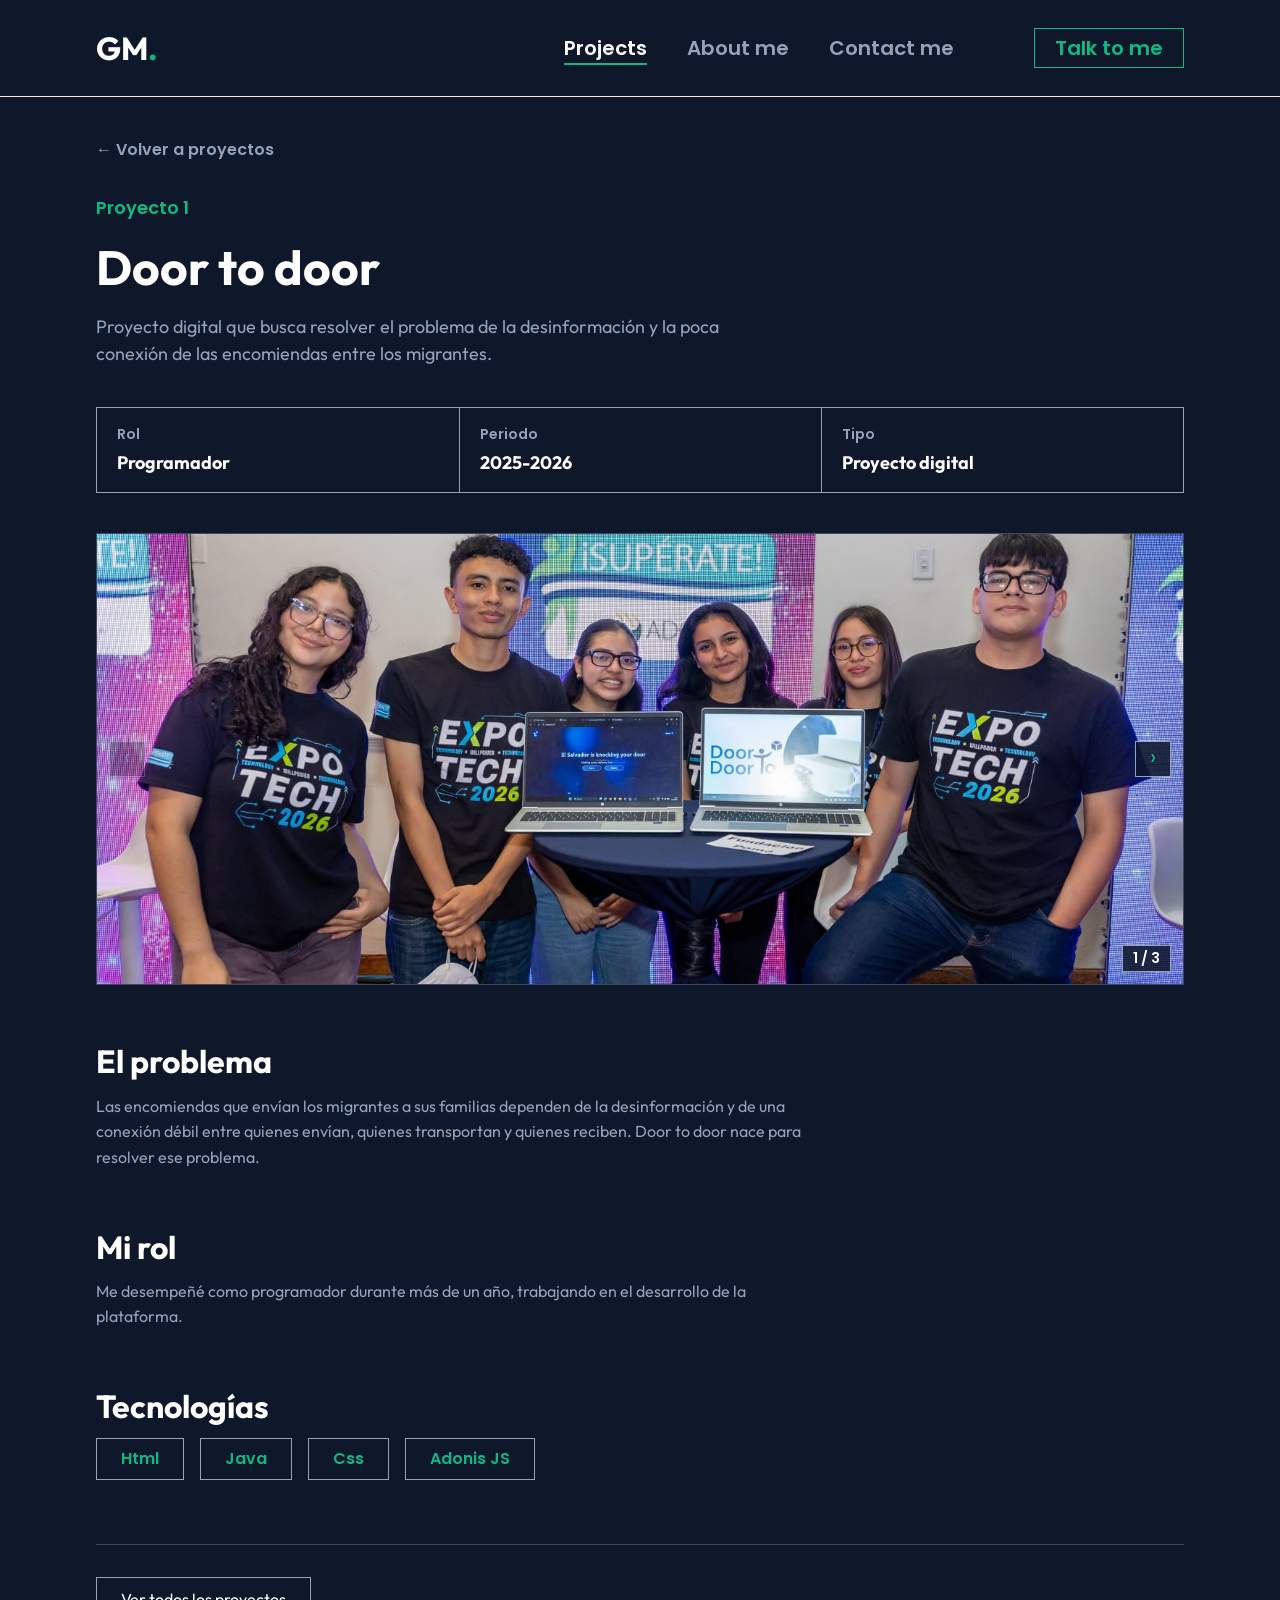
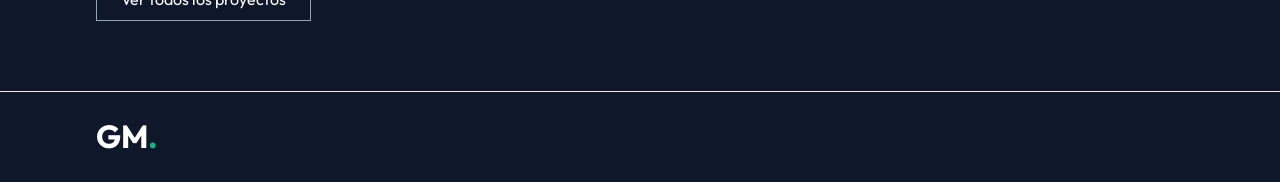
==== proyectos/door-to-door.html @ a956f3aa "ee" ====
<!DOCTYPE html>
<html lang="es">
<head>
  <meta charset="UTF-8">
  <meta name="viewport" content="width=device-width, initial-scale=1">
  <title>Door to door — Gerardo Monterroza</title>
  <meta name="description" content="Door to door: proyecto digital que busca resolver la desinformación y la poca conexión de las encomiendas entre los migrantes. Desarrollado por Gerardo Monterroza.">
  <meta name="theme-color" content="#0f172a">
  <link rel="icon" href="data:image/svg+xml,%3Csvg xmlns='http://www.w3.org/2000/svg' viewBox='0 0 64 64'%3E%3Crect width='64' height='64' fill='%230f172a'/%3E%3Ctext x='4' y='44' font-family='Arial,sans-serif' font-weight='700' font-size='30' fill='%23ffffff'%3EGM%3Ctspan fill='%2310b981'%3E.%3C/tspan%3E%3C/text%3E%3C/svg%3E">

  <meta property="og:type" content="article">
  <meta property="og:locale" content="es_LA">
  <meta property="og:title" content="Door to door — Gerardo Monterroza">
  <meta property="og:description" content="Proyecto digital para conectar las encomiendas entre los migrantes.">
  <meta property="og:url" content="https://gerarmntrroza.github.io/portafolio/proyectos/door-to-door.html">
  <meta property="og:image" content="https://gerarmntrroza.github.io/portafolio/assets/img/door-to-door-1.jpeg">
  <meta name="twitter:card" content="summary_large_image">
  <link rel="canonical" href="https://gerarmntrroza.github.io/portafolio/proyectos/door-to-door.html">

  <link rel="preconnect" href="https://fonts.googleapis.com">
  <link rel="preconnect" href="https://fonts.gstatic.com" crossorigin>
  <link href="https://fonts.googleapis.com/css2?family=Outfit:wght@400;700&family=Poppins:wght@600&display=swap" rel="stylesheet">

  <link rel="stylesheet" href="../styles.css">
</head>
<body>

  <header class="nav" id="nav">
    <div class="container nav__inner">
      <a href="../index.html" class="logo" aria-label="Gerardo Monterroza, ir al inicio">GM<span>.</span></a>

      <nav class="nav__links" id="nav-links" aria-label="Principal">
        <a href="../index.html#projects" aria-current="page">Projects</a>
        <a href="../index.html#about">About me</a>
        <a href="../index.html#contact">Contact me</a>
      </nav>

      <a href="../index.html#contact" class="nav__cta">Talk to me</a>

      <button class="nav__toggle" type="button" aria-label="Abrir menú" aria-expanded="false" aria-controls="nav-links">
        <span></span>
        <span></span>
        <span></span>
      </button>
    </div>
  </header>

  <main class="container project-page">
    <a href="../index.html#projects" class="back-link">← Volver a proyectos</a>

    <header class="project-hero">
      <p class="section-label">Proyecto 1</p>
      <h1 class="project-hero__title">Door to door</h1>
      <p class="project-hero__lead">Proyecto digital que busca resolver el problema de la desinformación y la poca conexión de las encomiendas entre los migrantes.</p>
    </header>

    <dl class="project-meta">
      <div>
        <dt>Rol</dt>
        <dd>Programador</dd>
      </div>
      <div>
        <dt>Periodo</dt>
        <dd>2025-2026</dd>
      </div>
      <div>
        <dt>Tipo</dt>
        <dd>Proyecto digital</dd>
      </div>
    </dl>

    <div class="gallery" aria-label="Imágenes de Door to door">
      <div class="gallery__track" tabindex="0">
        <img src="../assets/img/door-to-door-1.jpeg" alt="Pantalla principal de Door to door" width="800" height="450">
        <img src="../assets/img/door-to-door-2.jpeg" alt="Seguimiento de encomiendas en Door to door" width="800" height="450" loading="lazy">
        <img src="../assets/img/door-to-door-3.jpeg" alt="Perfil de usuario en Door to door" width="800" height="450" loading="lazy">
      </div>
      <button class="gallery__btn gallery__btn--prev" type="button" aria-label="Imagen anterior">‹</button>
      <button class="gallery__btn gallery__btn--next" type="button" aria-label="Imagen siguiente">›</button>
      <span class="gallery__count" aria-live="polite">1 / 3</span>
    </div>

    <section class="project-section">
      <h2 class="section-title">El problema</h2>
      <p>Las encomiendas que envían los migrantes a sus familias dependen de la desinformación y de una conexión débil entre quienes envían, quienes transportan y quienes reciben. Door to door nace para resolver ese problema.</p>
    </section>

    <section class="project-section">
      <h2 class="section-title">Mi rol</h2>
      <p>Me desempeñé como programador durante más de un año, trabajando en el desarrollo de la plataforma.</p>
    </section>

    <section class="project-section">
      <h2 class="section-title">Tecnologías</h2>
      <ul class="tech-list">
        <li>Html</li>
        <li>Java</li>
        <li>Css</li>
        <li>Adonis JS</li>
      </ul>
    </section>

    <nav class="project-footer-nav" aria-label="Navegación entre proyectos">
      <a href="../index.html#projects" class="btn btn--outline">Ver todos los proyectos</a>
    </nav>
  </main>

  <footer class="footer">
    <div class="container">
      <a href="../index.html" class="logo" aria-label="Ir al inicio">GM<span>.</span></a>
    </div>
  </footer>

  <script src="../script.js"></script>
</body>
</html>
---- styles.css ----
:root {
  --azul-1: #0e131f;
  --azul-2: #0f172a;
  --verde: #10b981;
  --gris: #94a3b8;
  --blanco: #ffffff;
  --borde-nav: #fde4e4;

  --fuente-titulos: "Outfit", sans-serif;
  --fuente-ui: "Poppins", sans-serif;

  --ancho-max: 1200px;
  --margen-lateral: 56px;
}

*,
*::before,
*::after {
  box-sizing: border-box;
}

html {
  scroll-behavior: smooth;
}

body {
  margin: 0;
  background: var(--azul-2);
  color: var(--blanco);
  font-family: var(--fuente-titulos);
  font-size: 16px;
  line-height: 1.5;
  -webkit-font-smoothing: antialiased;
}

a {
  color: inherit;
  text-decoration: none;
}

:focus-visible {
  outline: 2px solid var(--verde);
  outline-offset: 3px;
}

.container {
  width: 100%;
  max-width: var(--ancho-max);
  margin-inline: auto;
  padding-inline: var(--margen-lateral);
}

.accent {
  color: var(--verde);
}

.divider {
  border: 0;
  border-top: 1px solid rgba(148, 163, 184, 0.35);
  margin: 0;
}

.nav {
  background: var(--azul-2);
  border-bottom: 1px solid var(--borde-nav);
}

.nav__inner {
  display: flex;
  align-items: center;
  justify-content: space-between;
  gap: 24px;
  padding-block: 28px;
}

.logo {
  font-family: var(--fuente-titulos);
  font-weight: 700;
  font-size: 32px;
  line-height: 1;
  color: var(--blanco);
}

.logo span {
  color: var(--verde);
}

.nav__links {
  display: flex;
  gap: 40px;
  margin-left: auto;
  margin-right: 56px;
}

.nav__links a {
  font-family: var(--fuente-ui);
  font-weight: 600;
  font-size: 20px;
  color: var(--gris);
  transition: color 0.2s ease;
}

.nav__links a:hover {
  color: var(--blanco);
}

.nav__cta {
  font-family: var(--fuente-ui);
  font-weight: 600;
  font-size: 20px;
  color: var(--verde);
  border: 1px solid var(--verde);
  padding: 4px 20px;
  transition: background 0.2s ease, color 0.2s ease;
}

.nav__cta:hover {
  background: var(--verde);
  color: var(--azul-1);
}

.hero {
  padding-block: 58px 40px;
}

.badge {
  display: inline-block;
  margin: 0 0 21px;
  padding: 4px 16px;
  font-family: var(--fuente-ui);
  font-weight: 600;
  font-size: 16px;
  color: var(--verde);
  border: 1px solid var(--verde);
}

.hero__title {
  margin: 0 0 25px;
  font-weight: 700;
  font-size: 48px;
  line-height: 1.26;
  color: var(--blanco);
}

.hero__subtitle {
  margin: 0 0 25px;
  font-size: 16px;
  color: var(--blanco);
}

.hero__subtitle span {
  color: var(--gris);
}

.hero__actions {
  display: flex;
  flex-wrap: wrap;
  gap: 19px;
}

.btn {
  display: inline-flex;
  align-items: center;
  justify-content: center;
  min-width: 168px;
  height: 44px;
  padding-inline: 24px;
  font-family: var(--fuente-titulos);
  font-weight: 400;
  font-size: 16px;
  border: 1px solid transparent;
  transition: background 0.2s ease, color 0.2s ease, border-color 0.2s ease;
}

.btn--primary {
  background: var(--verde);
  color: var(--azul-1);
}

.btn--primary:hover {
  background: #0da673;
}

.btn--outline {
  background: transparent;
  color: var(--blanco);
  border-color: var(--gris);
}

.btn--outline:hover {
  border-color: var(--blanco);
}

@media (max-width: 900px) {
  :root {
    --margen-lateral: 24px;
  }

  .nav__links {
    display: none;
  }

  .nav__cta {
    margin-left: auto;
  }

  .hero__title {
    font-size: 36px;
  }

  .br-desktop {
    display: none;
  }
}

@media (max-width: 480px) {
  .hero__title {
    font-size: 30px;
  }

  .hero__actions .btn {
    flex: 1 1 100%;
  }
}

.section-label {
  margin: 0 0 16px;
  font-family: var(--fuente-ui);
  font-weight: 600;
  font-size: 18px;
  color: var(--verde);
}

.section-title {
  margin: 0 0 12px;
  font-weight: 700;
  font-size: 32px;
  line-height: 1.26;
  color: var(--blanco);
}

.about {
  padding-block: 63px 48px;
}

.about__grid {
  display: grid;
  grid-template-columns: 1fr 1fr;
  gap: 64px;
  align-items: start;
}

.about__text {
  padding-top: 8px;
}

.about__text p:not(.section-label) {
  max-width: 420px;
  margin: 0 0 24px;
  font-weight: 700;
  font-size: 16px;
  color: var(--gris);
}

.about__skills-title {
  margin: 0 0 26px;
  font-weight: 400;
  font-size: 16px;
  color: var(--gris);
}

.skills {
  display: grid;
  grid-template-columns: repeat(2, auto);
  justify-content: start;
  gap: 24px 25px;
  margin: 0 0 60px;
  padding: 0;
  list-style: none;
}

.skills li {
  display: flex;
  align-items: center;
  justify-content: center;
  min-height: 46px;
  padding-inline: 24px;
  border: 1px solid var(--gris);
  font-family: var(--fuente-ui);
  font-weight: 600;
  font-size: 18px;
  color: var(--verde);
}

.stats {
  display: flex;
  gap: 80px;
}

.stat__value {
  display: block;
  font-family: var(--fuente-ui);
  font-weight: 600;
  font-size: 18px;
  color: var(--verde);
}

.stat__label {
  display: block;
  max-width: 96px;
  margin-top: 4px;
  font-size: 16px;
  color: var(--gris);
}

@media (max-width: 900px) {
  .about__grid {
    grid-template-columns: 1fr;
    gap: 40px;
  }

  .section-title {
    font-size: 28px;
  }
}

.projects {
  padding-block: 51px 66px;
}

.projects .section-title {
  margin-bottom: 24px;
}

.projects__grid {
  display: grid;
  grid-template-columns: 1fr 1fr;
  gap: 41px 45px;
  margin: 0;
  padding: 0;
  list-style: none;
}

.project {
  padding: 20px 23px 28px;
  border: 1px solid var(--gris);
}

.project--wide {
  grid-column: 1 / -1;
}

.project__header {
  display: flex;
  align-items: center;
  justify-content: space-between;
  gap: 16px;
  margin-bottom: 24px;
}

.project__title {
  margin: 0;
  font-weight: 700;
  font-size: 32px;
  line-height: 1.26;
  color: var(--blanco);
}

.project__number {
  display: flex;
  align-items: center;
  justify-content: center;
  min-width: 40px;
  height: 28px;
  border: 1px solid var(--gris);
  font-family: var(--fuente-ui);
  font-weight: 600;
  font-size: 18px;
  color: var(--verde);
}

.project p {
  margin: 0 0 16px;
  font-size: 16px;
  line-height: 1.4;
  color: var(--gris);
}

.project p:last-child {
  margin-bottom: 0;
}

@media (max-width: 900px) {
  .projects__grid {
    grid-template-columns: 1fr;
  }

  .project__title {
    font-size: 26px;
  }
}

.experience {
  padding-block: 44px 70px;
}

.experience__grid {
  display: grid;
  grid-template-columns: 1fr 1fr;
  gap: 64px;
  align-items: start;
}

.experience__text p:not(.section-label) {
  max-width: 420px;
  margin: 0;
  font-weight: 700;
  font-size: 16px;
  color: var(--gris);
}

.timeline {
  margin: 0;
  padding: 0;
  list-style: none;
}

.timeline__item {
  position: relative;
  padding-left: 46px;
}

.timeline__item + .timeline__item {
  margin-top: 52px;
}

.timeline__item::before {
  content: "";
  position: absolute;
  left: 7px;
  top: 15px;
  width: 1px;
  height: calc(100% + 37px);
  background: rgba(148, 163, 184, 0.5);
}

.timeline__item:last-child::before {
  height: 110px;
}

.timeline__item::after {
  content: "";
  position: absolute;
  left: 0;
  top: 0;
  width: 15px;
  height: 15px;
  border-radius: 50%;
  background: var(--blanco);
}

.timeline__item:first-child::after {
  background: var(--verde);
}

.timeline__card {
  max-width: 219px;
  padding: 16px 14px;
  border: 1px solid var(--gris);
}

.timeline__card h3 {
  margin: 0;
  font-weight: 700;
  font-size: 16px;
  color: var(--blanco);
}

.timeline__card p {
  margin: 4px 0 0;
  font-size: 10px;
  color: var(--gris);
}

@media (max-width: 900px) {
  .experience__grid {
    grid-template-columns: 1fr;
    gap: 40px;
  }
}

.contact {
  padding-block: 53px 48px;
}

.contact__grid {
  display: grid;
  grid-template-columns: 1fr 1fr;
  gap: 64px;
  align-items: start;
}

.contact__info .section-title {
  max-width: 330px;
  margin-bottom: 24px;
}

.contact__text {
  max-width: 400px;
  margin: 0 0 24px;
  font-size: 16px;
  color: var(--gris);
}

.contact__data {
  display: flex;
  flex-direction: column;
  gap: 2px;
  margin-bottom: 20px;
  font-style: normal;
}

.contact__data a {
  font-family: var(--fuente-ui);
  font-weight: 600;
  font-size: 14px;
  color: var(--verde);
}

.contact__data a:hover {
  text-decoration: underline;
}

.socials {
  display: flex;
  gap: 24px;
  margin: 0;
  padding: 0;
  list-style: none;
}

.socials a {
  display: block;
  width: 40px;
  height: 40px;
  color: var(--verde);
  transition: color 0.2s ease;
}

.socials a:hover {
  color: var(--blanco);
}

.socials svg {
  display: block;
  width: 100%;
  height: 100%;
  fill: currentColor;
}

.form {
  display: flex;
  flex-direction: column;
  gap: 28px;
  max-width: 401px;
  margin-left: auto;
}

.form__field {
  display: flex;
  flex-direction: column;
  gap: 12px;
}

.form__field label {
  font-size: 16px;
  color: var(--gris);
}

.form__field input,
.form__field textarea {
  width: 100%;
  padding: 0 16px;
  background: transparent;
  border: 1px solid var(--gris);
  border-radius: 0;
  font-family: var(--fuente-titulos);
  font-size: 16px;
  color: var(--blanco);
}

.form__field input {
  height: 44px;
}

.form__field textarea {
  min-height: 146px;
  padding-block: 12px;
  resize: vertical;
}

.form__field input::placeholder,
.form__field textarea::placeholder {
  color: var(--gris);
}

.form__field input:focus,
.form__field textarea:focus {
  border-color: var(--verde);
  outline: none;
}

.form__submit {
  width: 100%;
  cursor: pointer;
}

.footer {
  padding-block: 28px;
  background: var(--azul-2);
  border-top: 1px solid var(--borde-nav);
}

@media (max-width: 900px) {
  .contact__grid {
    grid-template-columns: 1fr;
    gap: 40px;
  }

  .form {
    max-width: none;
    margin-left: 0;
  }
}

.nav {
  position: relative;
}

.nav__toggle {
  display: none;
  flex-direction: column;
  align-items: center;
  justify-content: center;
  gap: 5px;
  width: 40px;
  height: 40px;
  padding: 0;
  background: transparent;
  border: 1px solid var(--gris);
  cursor: pointer;
}

.nav__toggle span {
  display: block;
  width: 20px;
  height: 2px;
  background: var(--blanco);
  transition: transform 0.2s ease, opacity 0.2s ease;
}

.nav.is-open .nav__toggle span:nth-child(1) {
  transform: translateY(7px) rotate(45deg);
}

.nav.is-open .nav__toggle span:nth-child(2) {
  opacity: 0;
}

.nav.is-open .nav__toggle span:nth-child(3) {
  transform: translateY(-7px) rotate(-45deg);
}

@media (max-width: 900px) {
  .nav__toggle {
    display: flex;
  }

  .nav__links {
    position: absolute;
    top: 100%;
    left: 0;
    right: 0;
    z-index: 10;
    display: none;
    flex-direction: column;
    gap: 0;
    margin: 0;
    padding: 8px var(--margen-lateral) 16px;
    background: var(--azul-2);
    border-bottom: 1px solid var(--borde-nav);
  }

  .nav.is-open .nav__links {
    display: flex;
  }

  .nav__links a {
    padding: 14px 0;
    border-bottom: 1px solid rgba(148, 163, 184, 0.2);
  }

  .nav__links a:last-child {
    border-bottom: 0;
  }
}

@media (max-width: 480px) {
  .nav__inner {
    gap: 12px;
  }

  .nav__cta {
    padding: 4px 14px;
    font-size: 16px;
  }
}

.gallery {
  position: relative;
  margin-bottom: 20px;
  border: 1px solid rgba(148, 163, 184, 0.35);
}

.gallery__track {
  display: flex;
  overflow-x: auto;
  scroll-snap-type: x mandatory;
  scrollbar-width: none;
}

.gallery__track::-webkit-scrollbar {
  display: none;
}

.gallery__track img {
  display: block;
  flex: 0 0 100%;
  width: 100%;
  aspect-ratio: 16 / 9;
  object-fit: cover;
  scroll-snap-align: start;
}

.gallery__btn {
  position: absolute;
  top: 50%;
  display: flex;
  align-items: center;
  justify-content: center;
  width: 36px;
  height: 36px;
  padding: 0 0 3px;
  transform: translateY(-50%);
  background: rgba(15, 23, 42, 0.85);
  border: 1px solid var(--gris);
  font-family: var(--fuente-ui);
  font-size: 22px;
  line-height: 1;
  color: var(--verde);
  cursor: pointer;
  transition: border-color 0.2s ease, color 0.2s ease;
}

.gallery__btn:hover {
  border-color: var(--verde);
  color: var(--blanco);
}

.gallery__btn:disabled {
  opacity: 0.35;
  cursor: default;
}

.gallery__btn--prev {
  left: 12px;
}

.gallery__btn--next {
  right: 12px;
}

.gallery__count {
  position: absolute;
  right: 12px;
  bottom: 12px;
  padding: 2px 10px;
  background: rgba(15, 23, 42, 0.85);
  border: 1px solid var(--gris);
  font-family: var(--fuente-ui);
  font-weight: 600;
  font-size: 14px;
  color: var(--blanco);
}

.nav__links a[aria-current] {
  color: var(--blanco);
  text-decoration: underline;
  text-decoration-color: var(--verde);
  text-decoration-thickness: 2px;
  text-underline-offset: 8px;
}

.nav {
  position: sticky;
  top: 0;
  z-index: 20;
}

html {
  scroll-padding-top: 100px;
}

.form__trap {
  position: absolute;
  left: -9999px;
  width: 1px;
  height: 1px;
  opacity: 0;
}

.form__submit:disabled {
  opacity: 0.6;
  cursor: default;
}

.form__status {
  min-height: 24px;
  margin: 0;
  font-size: 16px;
}

.form__status.is-ok {
  color: var(--verde);
}

.form__status.is-error {
  color: #f87171;
}

.project-page {
  padding-block: 40px 70px;
}

.back-link {
  display: inline-block;
  margin-bottom: 32px;
  font-family: var(--fuente-ui);
  font-weight: 600;
  font-size: 16px;
  color: var(--gris);
  transition: color 0.2s ease;
}

.back-link:hover {
  color: var(--verde);
}

.project-hero__title {
  margin: 0 0 16px;
  font-weight: 700;
  font-size: 48px;
  line-height: 1.26;
  color: var(--blanco);
}

.project-hero__lead {
  max-width: 640px;
  margin: 0;
  font-size: 18px;
  color: var(--gris);
}

.project-meta {
  display: grid;
  grid-template-columns: repeat(3, 1fr);
  margin: 40px 0;
  border: 1px solid var(--gris);
}

.project-meta div {
  padding: 16px 20px;
}

.project-meta div + div {
  border-left: 1px solid var(--gris);
}

.project-meta dt {
  margin: 0 0 4px;
  font-family: var(--fuente-ui);
  font-weight: 600;
  font-size: 14px;
  color: var(--gris);
}

.project-meta dd {
  margin: 0;
  font-weight: 700;
  font-size: 18px;
  color: var(--blanco);
}

.project-page .gallery {
  margin-bottom: 0;
}

.project-section {
  margin-top: 56px;
}

.project-section p {
  max-width: 720px;
  margin: 0;
  font-size: 16px;
  line-height: 1.6;
  color: var(--gris);
}

.tech-list {
  display: flex;
  flex-wrap: wrap;
  gap: 16px;
  margin: 0;
  padding: 0;
  list-style: none;
}

.tech-list li {
  padding: 8px 24px;
  border: 1px solid var(--gris);
  font-family: var(--fuente-ui);
  font-weight: 600;
  font-size: 16px;
  color: var(--verde);
}

.project-footer-nav {
  display: flex;
  flex-wrap: wrap;
  gap: 16px;
  margin-top: 64px;
  padding-top: 32px;
  border-top: 1px solid rgba(148, 163, 184, 0.35);
}

.project__link {
  display: inline-block;
  margin-top: 20px;
  font-family: var(--fuente-ui);
  font-weight: 600;
  font-size: 16px;
  color: var(--verde);
}

.project__link:hover {
  text-decoration: underline;
}

@media (max-width: 900px) {
  .project-hero__title {
    font-size: 36px;
  }

  .project-meta {
    grid-template-columns: 1fr;
  }

  .project-meta div + div {
    border-left: 0;
    border-top: 1px solid var(--gris);
  }
}
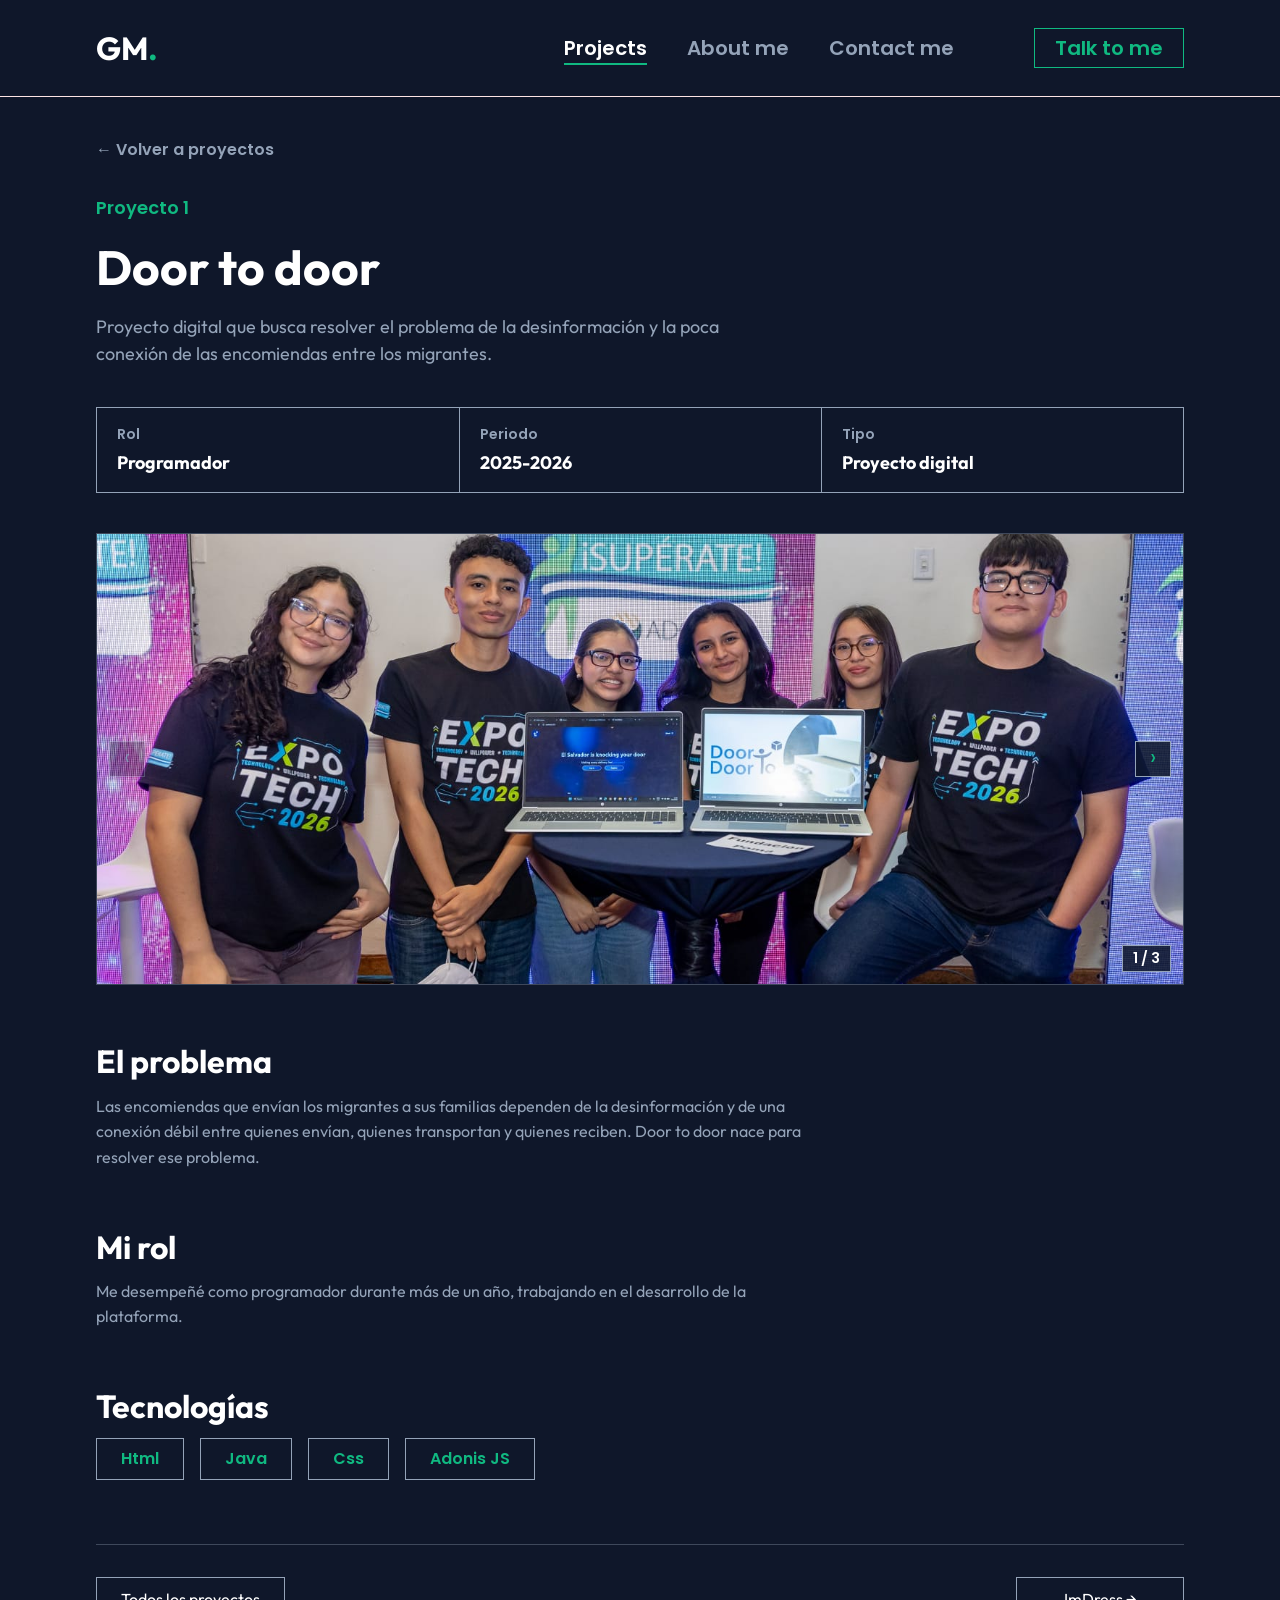
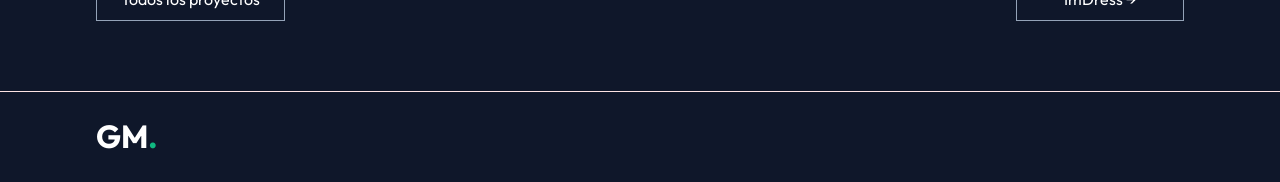
==== commit f1169e20: "imdress" ====
--- a/proyectos/door-to-door.html
+++ b/proyectos/door-to-door.html
@@ -101,8 +101,9 @@
     </section>
 
     <nav class="project-footer-nav" aria-label="Navegación entre proyectos">
-      <a href="../index.html#projects" class="btn btn--outline">Ver todos los proyectos</a>
-    </nav>
+        <a href="../index.html#projects" class="btn btn--outline">Todos los proyectos</a>
+        <a href="imdress.html" class="btn btn--outline btn--next">ImDress →</a>
+      </nav>
   </main>
 
   <footer class="footer">
--- a/styles.css
+++ b/styles.css
@@ -970,4 +970,18 @@
     border-left: 0;
     border-top: 1px solid var(--gris);
   }
+}
+
+.project-footer-nav .btn--next {
+  margin-left: auto;
+}
+
+@media (max-width: 480px) {
+  .project-footer-nav .btn {
+    flex: 1 1 100%;
+  }
+
+  .project-footer-nav .btn--next {
+    margin-left: 0;
+  }
 }
